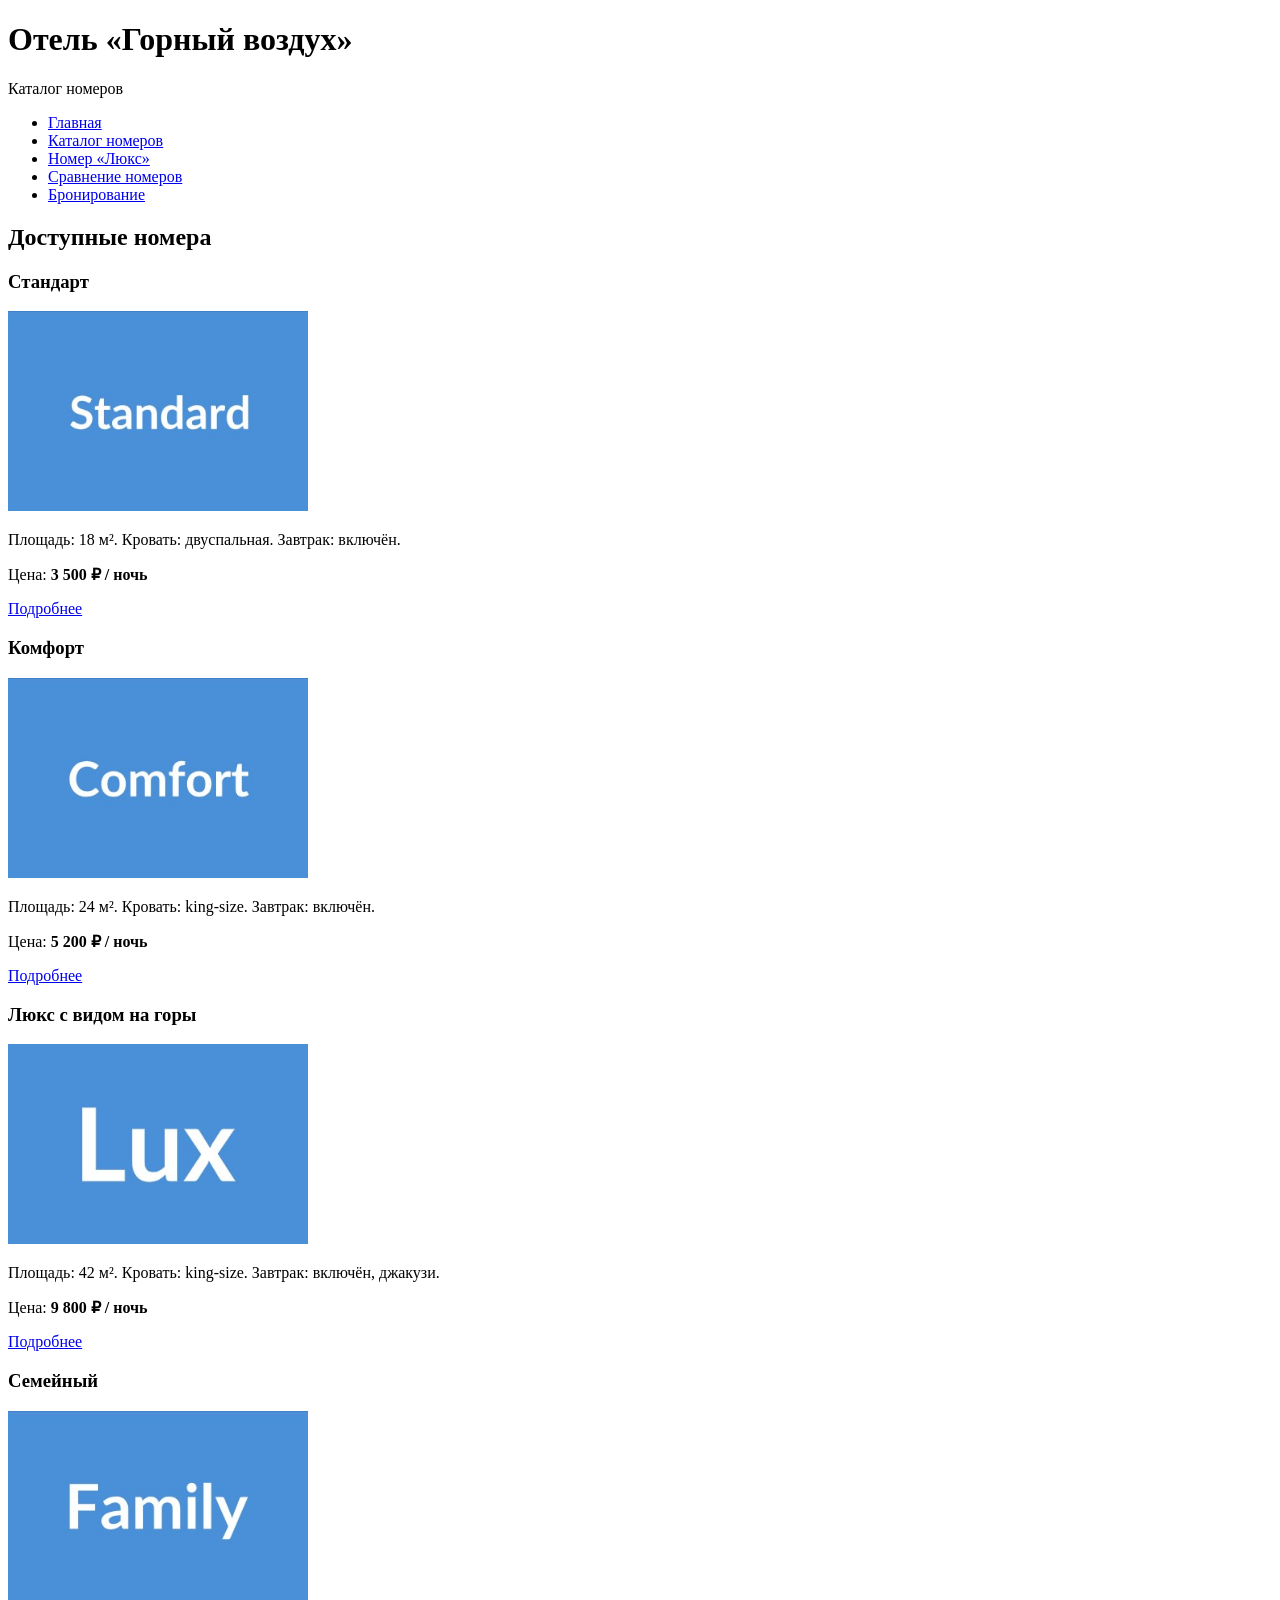
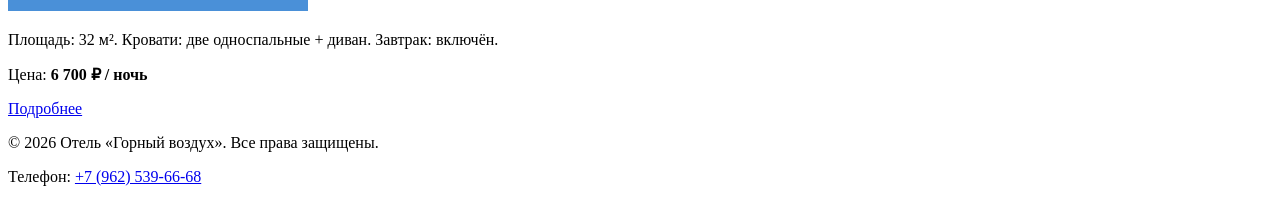
==== catalog.html @ 5e499381 "Add catalog page with room cards" ====
<!DOCTYPE html>
<html lang="ru">
<head>
    <meta charset="UTF-8">
    <meta name="viewport" content="width=device-width, initial-scale=1.0">
    <title>Каталог номеров — Горный воздух</title>
</head>
<body>

    <header>
        <h1>Отель «Горный воздух»</h1>
        <p>Каталог номеров</p>
    </header>

    <nav>
        <ul>
            <li><a href="index.html">Главная</a></li>
            <li><a href="catalog.html">Каталог номеров</a></li>
            <li><a href="detail.html">Номер «Люкс»</a></li>
            <li><a href="collection.html">Сравнение номеров</a></li>
            <li><a href="checkout.html">Бронирование</a></li>
        </ul>
    </nav>

    <main>
        <h2>Доступные номера</h2>

        <section>
            <article>
                <h3>Стандарт</h3>
                <img src="images/standard.jpg"
                     alt="Номер «Стандарт» с двуспальной кроватью и видом на двор"
                     width="300" height="200">
                <p>Площадь: 18 м². Кровать: двуспальная. Завтрак: включён.</p>
                <p>Цена: <strong>3 500 ₽ / ночь</strong></p>
                <p><a href="detail.html">Подробнее</a></p>
            </article>

            <article>
                <h3>Комфорт</h3>
                <img src="images/comfort.jpg"
                     alt="Номер «Комфорт» с рабочим столом и креслом"
                     width="300" height="200">
                <p>Площадь: 24 м². Кровать: king-size. Завтрак: включён.</p>
                <p>Цена: <strong>5 200 ₽ / ночь</strong></p>
                <p><a href="detail.html">Подробнее</a></p>
            </article>

            <article>
                <h3>Люкс с видом на горы</h3>
                <img src="images/lux.jpg"
                     alt="Люкс с панорамным окном и видом на горы"
                     width="300" height="200">
                <p>Площадь: 42 м². Кровать: king-size. Завтрак: включён, джакузи.</p>
                <p>Цена: <strong>9 800 ₽ / ночь</strong></p>
                <p><a href="detail.html">Подробнее</a></p>
            </article>

            <article>
                <h3>Семейный</h3>
                <img src="images/family.jpg"
                     alt="Семейный номер с двумя кроватями и диваном"
                     width="300" height="200">
                <p>Площадь: 32 м². Кровати: две односпальные + диван. Завтрак: включён.</p>
                <p>Цена: <strong>6 700 ₽ / ночь</strong></p>
                <p><a href="detail.html">Подробнее</a></p>
            </article>
        </section>
    </main>

    <footer>
        <p>© 2026 Отель «Горный воздух». Все права защищены.</p>
        <p>Телефон: <a href="tel:+79625396668">+7 (962) 539-66-68</a></p>
    </footer>

</body>
</html>
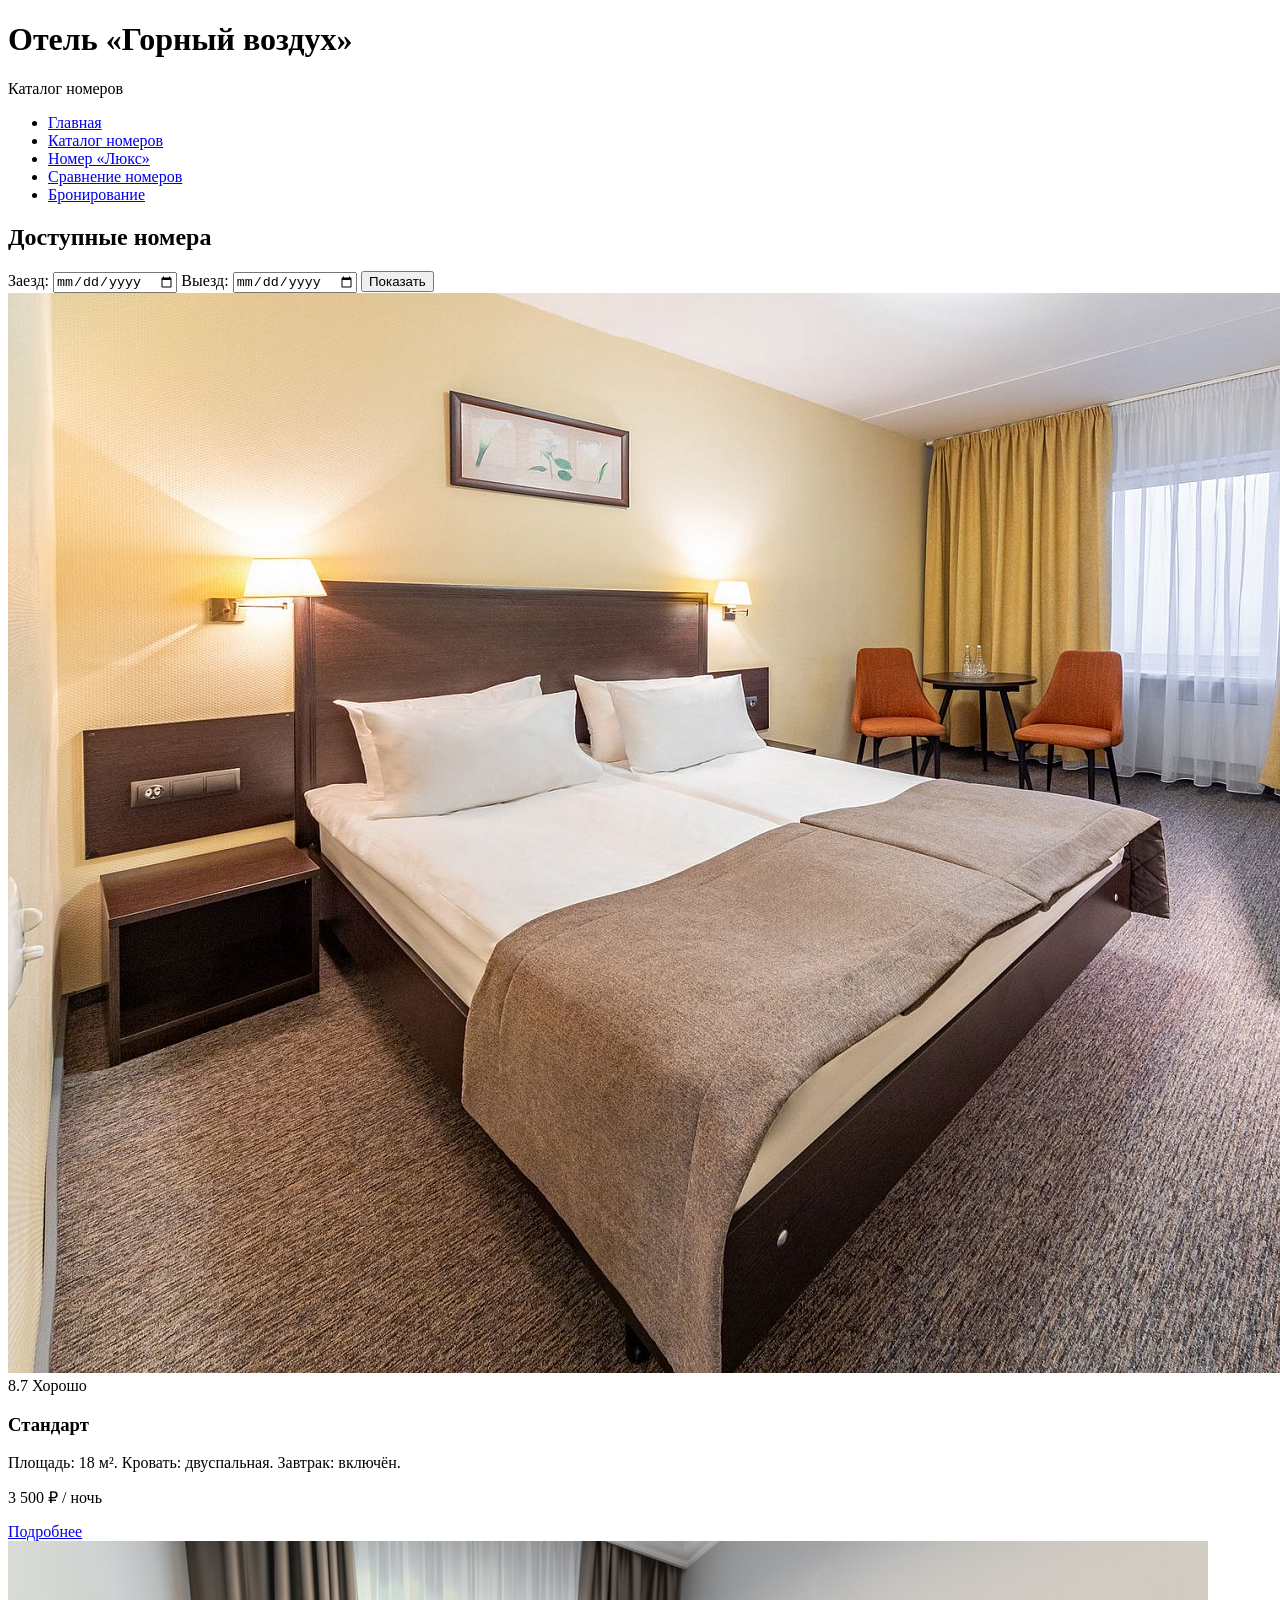
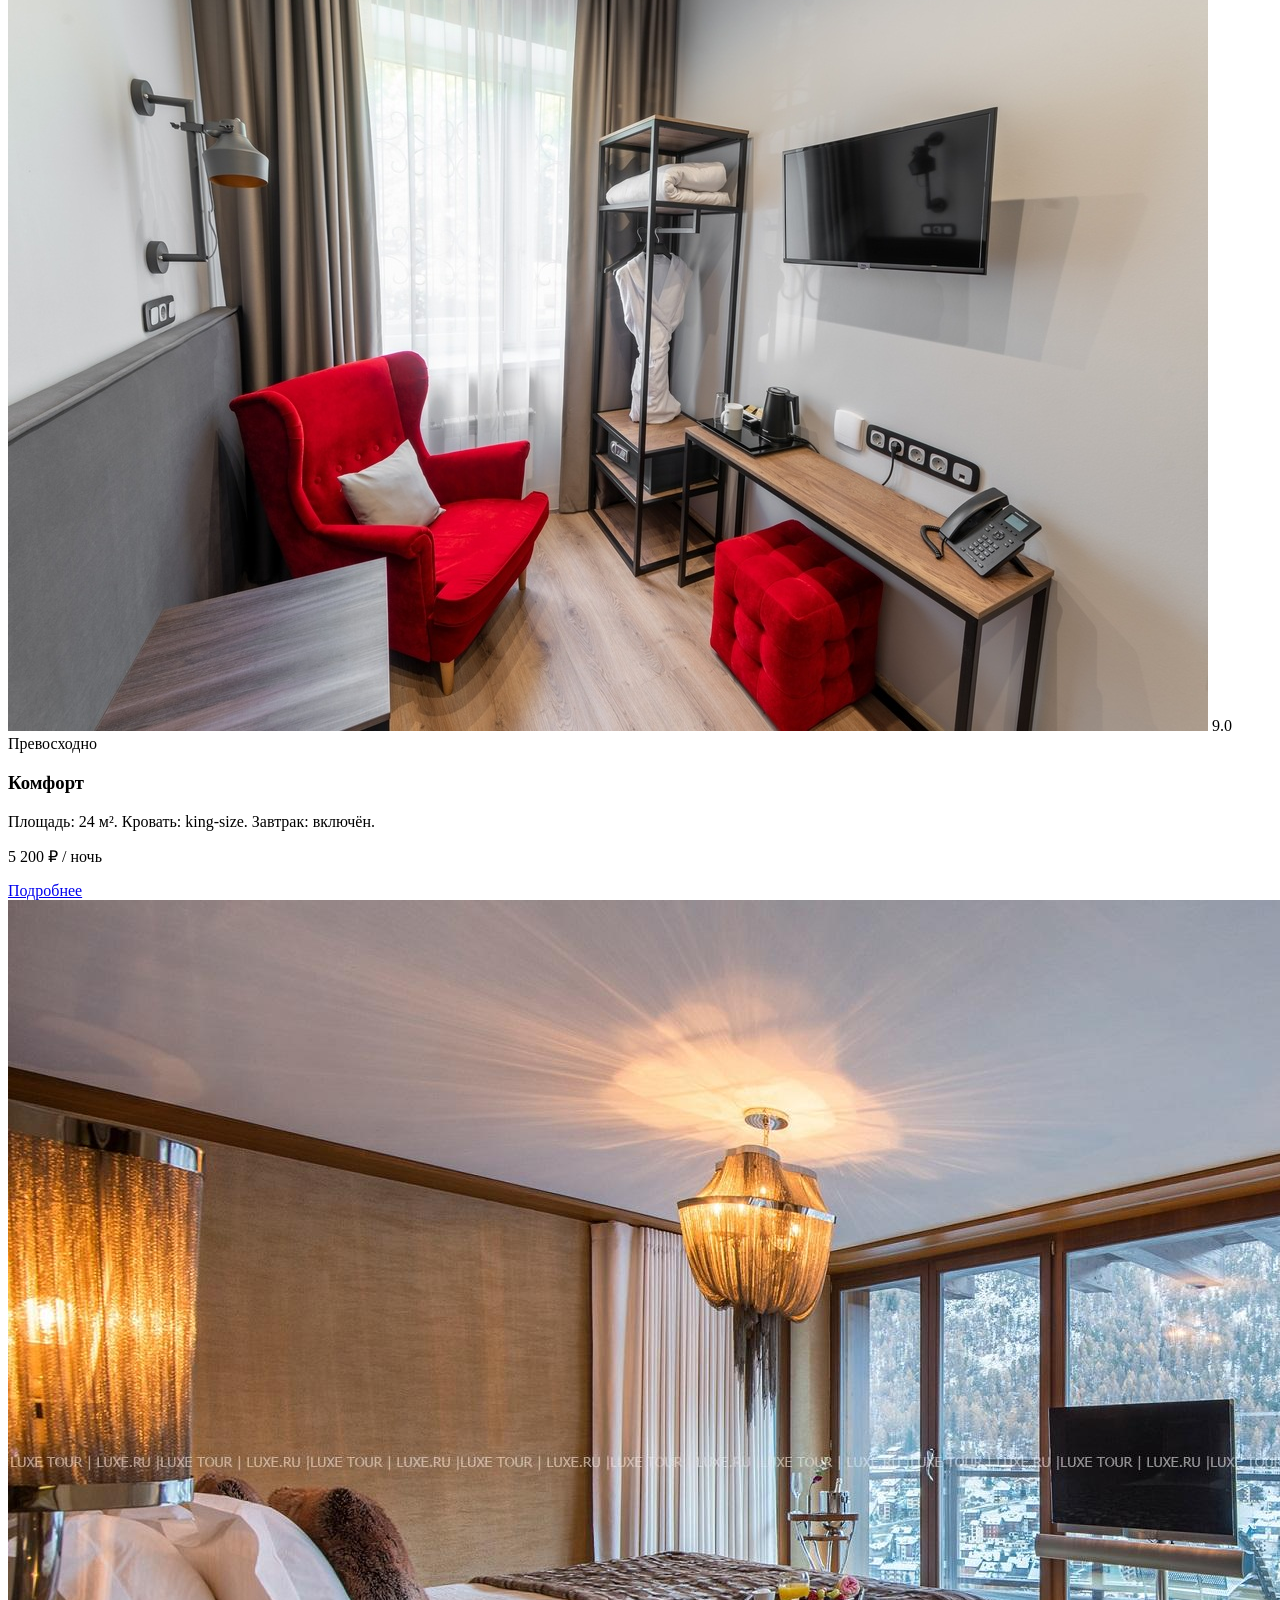
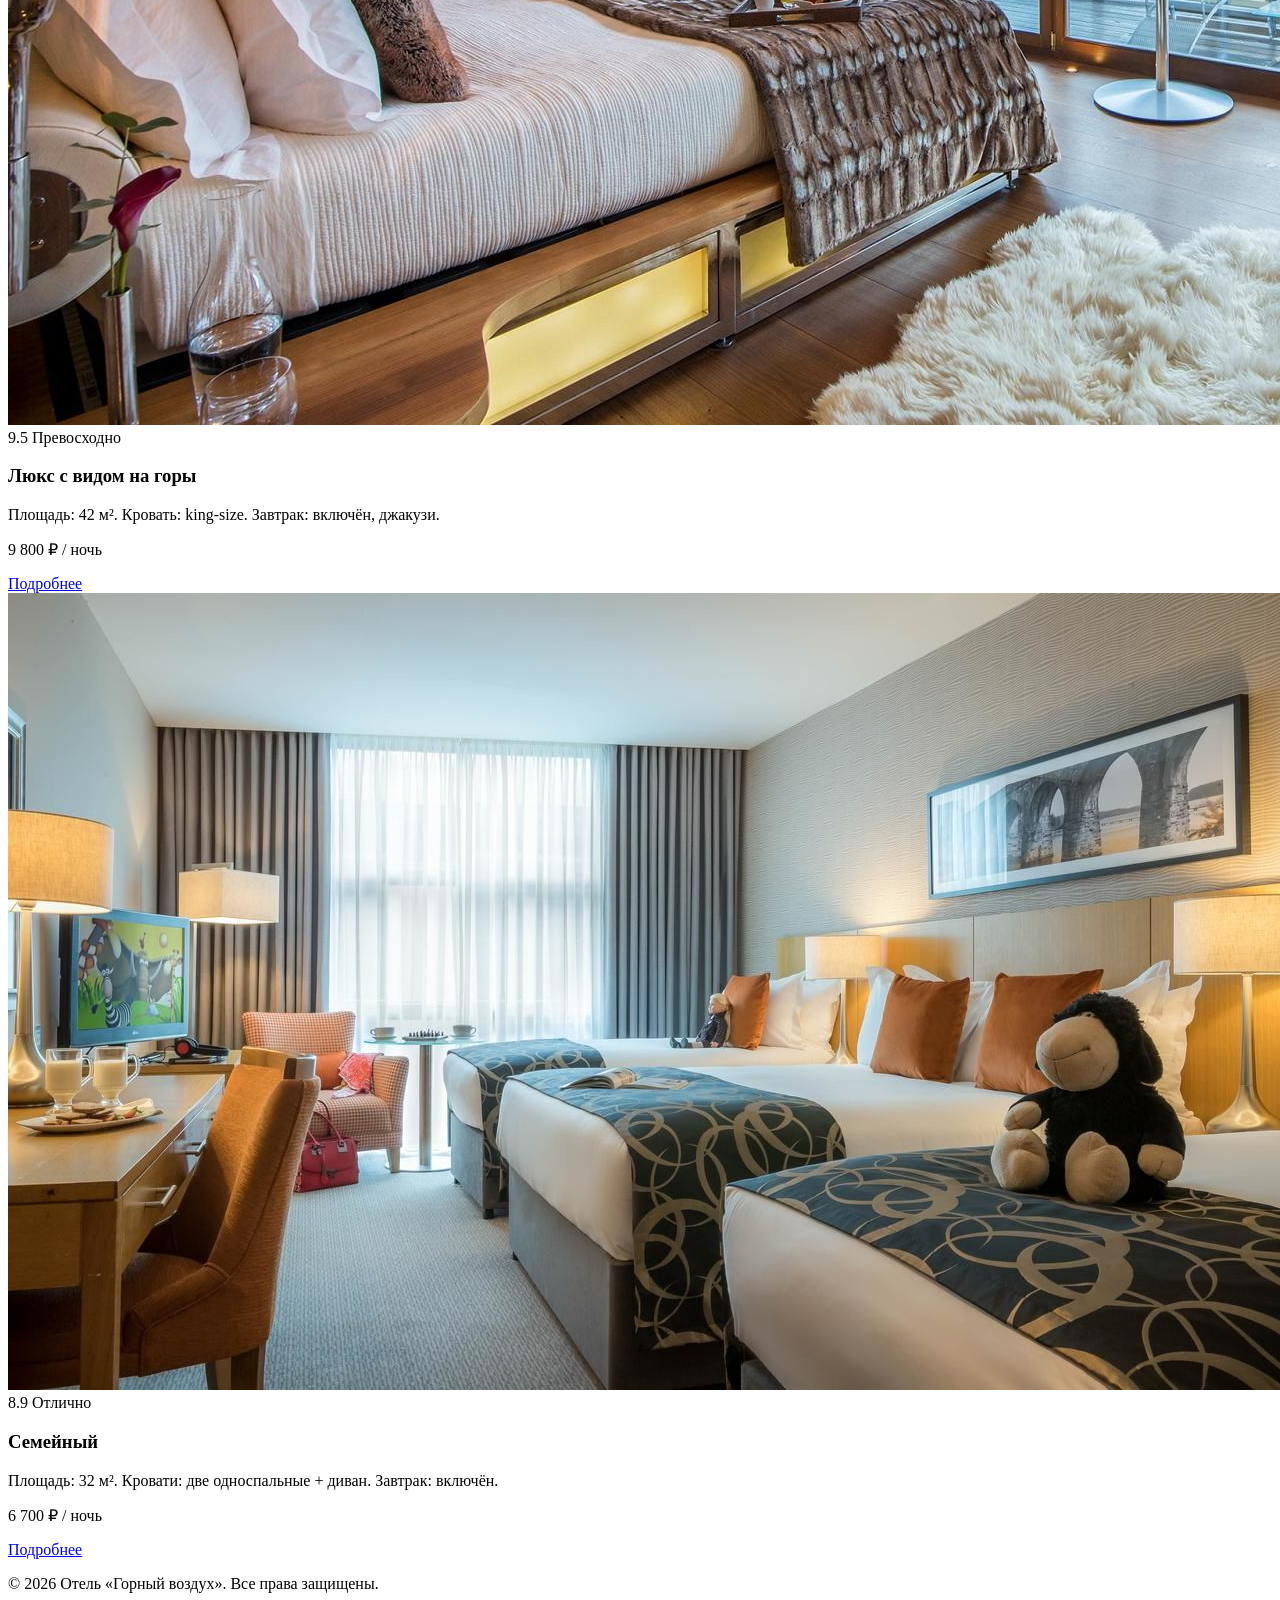
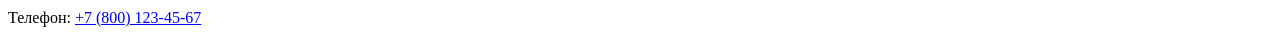
==== commit 5efa0a63: "Refactor HTML with BEM classes" ====
--- a/catalog.html
+++ b/catalog.html
@@ -4,73 +4,104 @@
     <meta charset="UTF-8">
     <meta name="viewport" content="width=device-width, initial-scale=1.0">
     <title>Каталог номеров — Горный воздух</title>
+    <link rel="stylesheet" href="css/style.css">
 </head>
-<body>
+<body class="page">
 
-    <header>
-        <h1>Отель «Горный воздух»</h1>
-        <p>Каталог номеров</p>
+    <header class="header">
+        <h1 class="header__title">Отель «Горный воздух»</h1>
+        <p class="header__subtitle">Каталог номеров</p>
     </header>
 
-    <nav>
-        <ul>
-            <li><a href="index.html">Главная</a></li>
-            <li><a href="catalog.html">Каталог номеров</a></li>
-            <li><a href="detail.html">Номер «Люкс»</a></li>
-            <li><a href="collection.html">Сравнение номеров</a></li>
-            <li><a href="checkout.html">Бронирование</a></li>
+    <nav class="nav">
+        <ul class="nav__list">
+            <li class="nav__item"><a class="nav__link" href="index.html">Главная</a></li>
+            <li class="nav__item"><a class="nav__link nav__link--active" href="catalog.html">Каталог номеров</a></li>
+            <li class="nav__item"><a class="nav__link" href="detail.html">Номер «Люкс»</a></li>
+            <li class="nav__item"><a class="nav__link" href="collection.html">Сравнение номеров</a></li>
+            <li class="nav__item"><a class="nav__link" href="checkout.html">Бронирование</a></li>
         </ul>
     </nav>
 
-    <main>
-        <h2>Доступные номера</h2>
+    <main class="main">
+        <h2 class="main__title">Доступные номера</h2>
 
-        <section>
-            <article>
-                <h3>Стандарт</h3>
-                <img src="images/standard.jpg"
-                     alt="Номер «Стандарт» с двуспальной кроватью и видом на двор"
-                     width="300" height="200">
-                <p>Площадь: 18 м². Кровать: двуспальная. Завтрак: включён.</p>
-                <p>Цена: <strong>3 500 ₽ / ночь</strong></p>
-                <p><a href="detail.html">Подробнее</a></p>
+        <!-- Панель дат — sticky по варианту 13 -->
+        <div class="filters">
+            <form class="filters__form" action="#" method="get">
+                <label class="filters__label" for="date-in">Заезд:</label>
+                <input class="filters__input" type="date" id="date-in" name="date_in">
+                <label class="filters__label" for="date-out">Выезд:</label>
+                <input class="filters__input" type="date" id="date-out" name="date_out">
+                <button class="button button--primary" type="submit">Показать</button>
+            </form>
+        </div>
+
+        <section class="catalog">
+            <article class="card">
+                <div class="card__image-wrapper">
+                    <img class="card__image" src="images/standard.jpg"
+                         alt="Номер «Стандарт» с двуспальной кроватью и видом на двор">
+                    <!-- Бейдж рейтинга — absolute по варианту 13 -->
+                    <span class="card__rating">8.7 Хорошо</span>
+                </div>
+                <div class="card__body">
+                    <h3 class="card__title">Стандарт</h3>
+                    <p class="card__text">Площадь: 18 м². Кровать: двуспальная. Завтрак: включён.</p>
+                    <p class="card__price">3 500 ₽ / ночь</p>
+                    <a class="card__link" href="detail.html">Подробнее</a>
+                </div>
             </article>
 
-            <article>
-                <h3>Комфорт</h3>
-                <img src="images/comfort.jpg"
-                     alt="Номер «Комфорт» с рабочим столом и креслом"
-                     width="300" height="200">
-                <p>Площадь: 24 м². Кровать: king-size. Завтрак: включён.</p>
-                <p>Цена: <strong>5 200 ₽ / ночь</strong></p>
-                <p><a href="detail.html">Подробнее</a></p>
+            <article class="card">
+                <div class="card__image-wrapper">
+                    <img class="card__image" src="images/comfort.jpg"
+                         alt="Номер «Комфорт» с рабочим столом и креслом">
+                    <span class="card__rating">9.0 Превосходно</span>
+                </div>
+                <div class="card__body">
+                    <h3 class="card__title">Комфорт</h3>
+                    <p class="card__text">Площадь: 24 м². Кровать: king-size. Завтрак: включён.</p>
+                    <p class="card__price">5 200 ₽ / ночь</p>
+                    <a class="card__link" href="detail.html">Подробнее</a>
+                </div>
             </article>
 
-            <article>
-                <h3>Люкс с видом на горы</h3>
-                <img src="images/lux.jpg"
-                     alt="Люкс с панорамным окном и видом на горы"
-                     width="300" height="200">
-                <p>Площадь: 42 м². Кровать: king-size. Завтрак: включён, джакузи.</p>
-                <p>Цена: <strong>9 800 ₽ / ночь</strong></p>
-                <p><a href="detail.html">Подробнее</a></p>
+            <article class="card">
+                <div class="card__image-wrapper">
+                    <img class="card__image" src="images/lux.jpg"
+                         alt="Люкс с панорамным окном и видом на горы">
+                    <span class="card__rating">9.5 Превосходно</span>
+                </div>
+                <div class="card__body">
+                    <h3 class="card__title">Люкс с видом на горы</h3>
+                    <p class="card__text">Площадь: 42 м². Кровать: king-size. Завтрак: включён, джакузи.</p>
+                    <p class="card__price">9 800 ₽ / ночь</p>
+                    <a class="card__link" href="detail.html">Подробнее</a>
+                </div>
             </article>
 
-            <article>
-                <h3>Семейный</h3>
-                <img src="images/family.jpg"
-                     alt="Семейный номер с двумя кроватями и диваном"
-                     width="300" height="200">
-                <p>Площадь: 32 м². Кровати: две односпальные + диван. Завтрак: включён.</p>
-                <p>Цена: <strong>6 700 ₽ / ночь</strong></p>
-                <p><a href="detail.html">Подробнее</a></p>
+            <article class="card">
+                <div class="card__image-wrapper">
+                    <img class="card__image" src="images/family.jpg"
+                         alt="Семейный номер с двумя кроватями и диваном">
+                    <span class="card__rating">8.9 Отлично</span>
+                </div>
+                <div class="card__body">
+                    <h3 class="card__title">Семейный</h3>
+                    <p class="card__text">Площадь: 32 м². Кровати: две односпальные + диван. Завтрак: включён.</p>
+                    <p class="card__price">6 700 ₽ / ночь</p>
+                    <a class="card__link" href="detail.html">Подробнее</a>
+                </div>
             </article>
         </section>
     </main>
 
-    <footer>
-        <p>© 2026 Отель «Горный воздух». Все права защищены.</p>
-        <p>Телефон: <a href="tel:+79625396668">+7 (962) 539-66-68</a></p>
+    <footer class="footer">
+        <p class="footer__text">© 2026 Отель «Горный воздух». Все права защищены.</p>
+        <p class="footer__text">
+            Телефон: <a class="footer__link" href="tel:+78001234567">+7 (800) 123-45-67</a>
+        </p>
     </footer>
 
 </body>
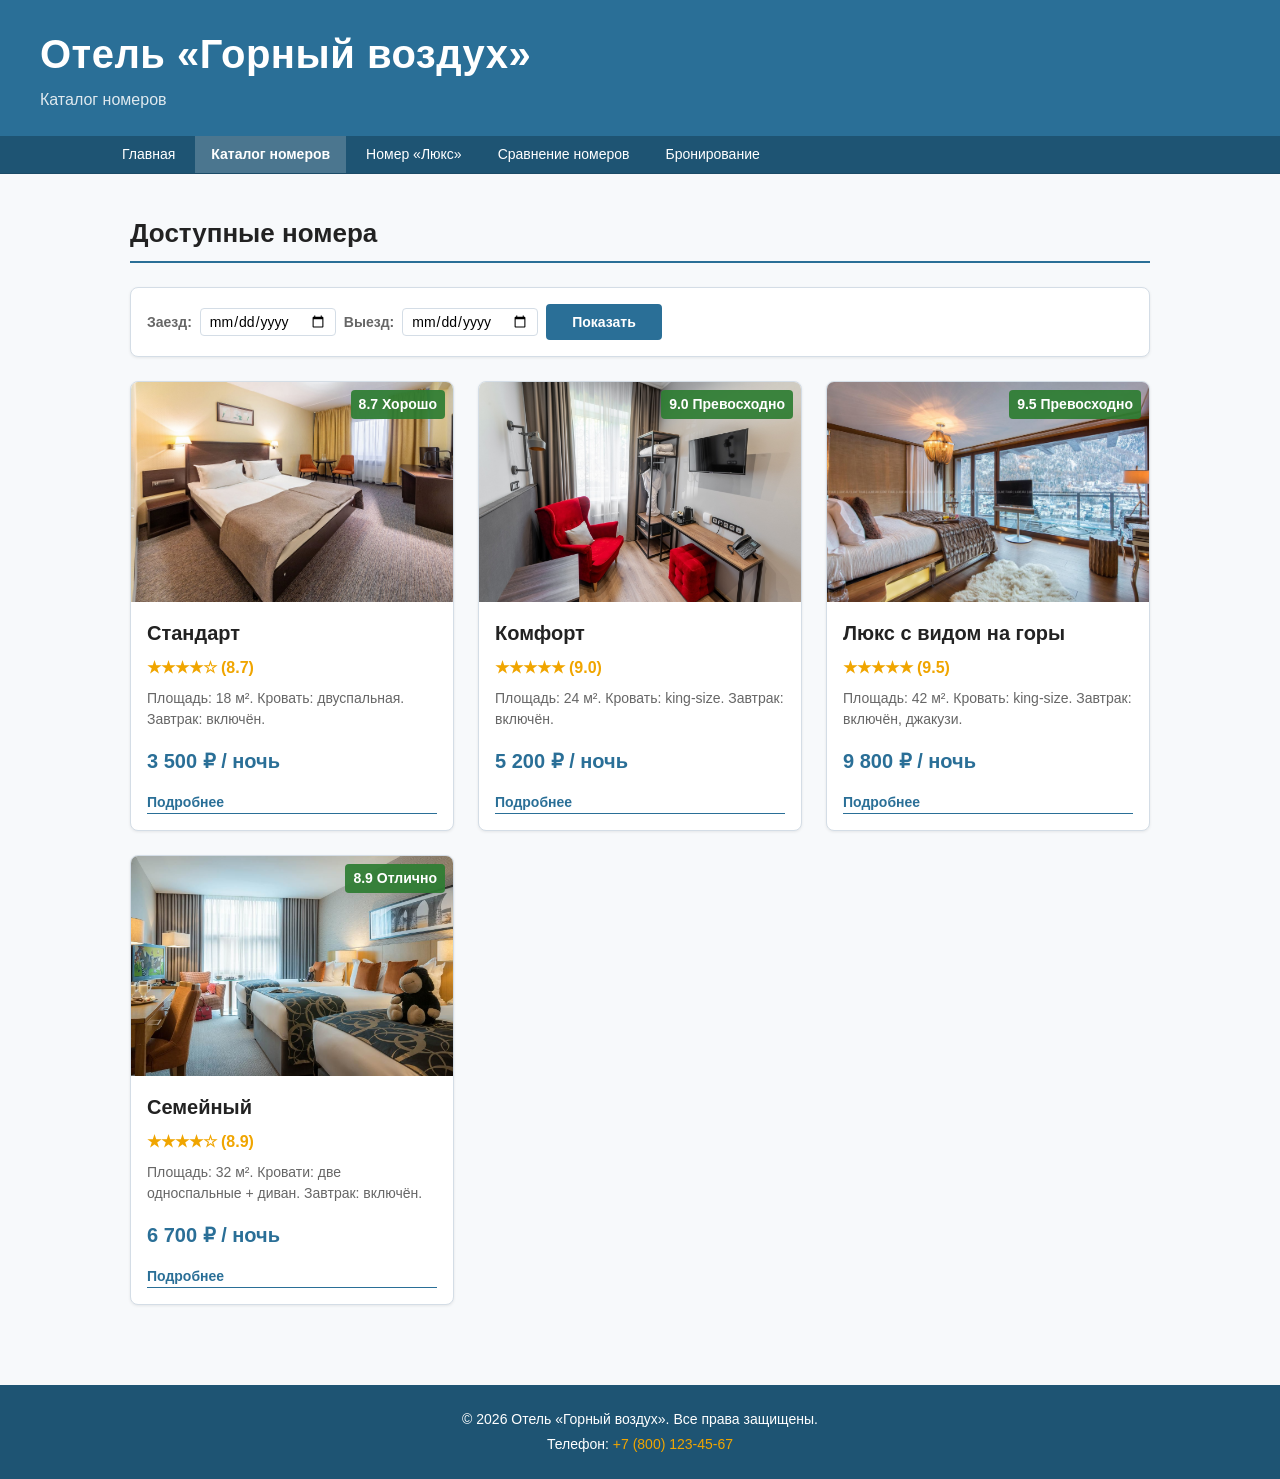
==== commit c6845f77: "Add adaptive layout with Grid/Flexbox and a11y" ====
--- a/catalog.html
+++ b/catalog.html
@@ -26,7 +26,6 @@
     <main class="main">
         <h2 class="main__title">Доступные номера</h2>
 
-        <!-- Панель дат — sticky по варианту 13 -->
         <div class="filters">
             <form class="filters__form" action="#" method="get">
                 <label class="filters__label" for="date-in">Заезд:</label>
@@ -42,11 +41,13 @@
                 <div class="card__image-wrapper">
                     <img class="card__image" src="images/standard.jpg"
                          alt="Номер «Стандарт» с двуспальной кроватью и видом на двор">
-                    <!-- Бейдж рейтинга — absolute по варианту 13 -->
                     <span class="card__rating">8.7 Хорошо</span>
                 </div>
                 <div class="card__body">
                     <h3 class="card__title">Стандарт</h3>
+                    <div class="card__stars">
+                        <span>★★★★☆</span> <span>(8.7)</span>
+                    </div>
                     <p class="card__text">Площадь: 18 м². Кровать: двуспальная. Завтрак: включён.</p>
                     <p class="card__price">3 500 ₽ / ночь</p>
                     <a class="card__link" href="detail.html">Подробнее</a>
@@ -61,6 +62,9 @@
                 </div>
                 <div class="card__body">
                     <h3 class="card__title">Комфорт</h3>
+                    <div class="card__stars">
+                        <span>★★★★★</span> <span>(9.0)</span>
+                    </div>
                     <p class="card__text">Площадь: 24 м². Кровать: king-size. Завтрак: включён.</p>
                     <p class="card__price">5 200 ₽ / ночь</p>
                     <a class="card__link" href="detail.html">Подробнее</a>
@@ -75,6 +79,9 @@
                 </div>
                 <div class="card__body">
                     <h3 class="card__title">Люкс с видом на горы</h3>
+                    <div class="card__stars">
+                        <span>★★★★★</span> <span>(9.5)</span>
+                    </div>
                     <p class="card__text">Площадь: 42 м². Кровать: king-size. Завтрак: включён, джакузи.</p>
                     <p class="card__price">9 800 ₽ / ночь</p>
                     <a class="card__link" href="detail.html">Подробнее</a>
@@ -89,6 +96,9 @@
                 </div>
                 <div class="card__body">
                     <h3 class="card__title">Семейный</h3>
+                    <div class="card__stars">
+                        <span>★★★★☆</span> <span>(8.9)</span>
+                    </div>
                     <p class="card__text">Площадь: 32 м². Кровати: две односпальные + диван. Завтрак: включён.</p>
                     <p class="card__price">6 700 ₽ / ночь</p>
                     <a class="card__link" href="detail.html">Подробнее</a>
--- a/css/style.css
+++ b/css/style.css
@@ -0,0 +1,636 @@
+@charset "UTF-8";
+*,
+*::before,
+*::after {
+  box-sizing: border-box;
+}
+
+html {
+  font-size: 16px;
+  scroll-behavior: smooth;
+}
+
+body {
+  margin: 0;
+  padding: 0;
+  font-family: "Segoe UI", "Roboto", Arial, sans-serif;
+  font-size: 16px;
+  line-height: 1.5;
+  color: #222222;
+  background-color: #f7f9fb;
+  -webkit-font-smoothing: antialiased;
+}
+
+h1, h2, h3, h4, h5, h6, p, ul, ol, figure, blockquote {
+  margin: 0;
+  padding: 0;
+}
+
+ul, ol {
+  list-style: none;
+}
+
+img {
+  max-width: 100%;
+  display: block;
+  height: auto;
+}
+
+a {
+  color: #2a6f97;
+  text-decoration: none;
+  transition: color 0.2s ease;
+}
+a:hover {
+  color: #1e5473;
+}
+
+button {
+  font-family: inherit;
+  font-size: inherit;
+  cursor: pointer;
+}
+
+.page {
+  display: grid;
+  /* Шапка (auto), Контент (1fr), Подвал (auto) */
+  grid-template-rows: auto 1fr auto;
+  min-height: 100vh;
+  background-color: #f7f9fb;
+}
+
+.header {
+  background-color: #2a6f97;
+  color: #ffffff;
+  padding: 24px 16px;
+  text-align: center;
+}
+.header__title {
+  font-size: 32px;
+  font-weight: 700;
+  letter-spacing: 0.5px;
+  margin-bottom: 4px;
+}
+.header__subtitle {
+  font-size: 14px;
+  opacity: 0.85;
+}
+
+.nav {
+  background-color: #1e5473;
+  border-bottom: 1px solid rgba(0, 0, 0, 0.1);
+}
+.nav__list {
+  max-width: 1100px;
+  margin: 0 auto;
+  padding: 0 16px;
+  display: flex;
+  flex-wrap: wrap; /* Разрешаем перенос на мобильных */
+  gap: 4px;
+}
+.nav__item {
+  /* Убрали inline-block, теперь flex управляет */
+}
+.nav__link {
+  display: block;
+  padding: 8px 16px;
+  color: #ffffff;
+  font-size: 14px;
+  transition: background-color 0.2s ease, color 0.2s ease;
+}
+.nav__link:hover {
+  background-color: rgba(255, 255, 255, 0.15);
+  color: #ffffff;
+}
+.nav__link--active {
+  background-color: rgba(255, 255, 255, 0.2);
+  font-weight: 600;
+}
+.nav__link {
+  /* Доступность (a11y) */
+}
+.nav__link:focus-visible {
+  outline: 2px solid #f0a500;
+  outline-offset: -2px;
+}
+
+.main {
+  width: 100%;
+  max-width: 1100px;
+  margin: 0 auto;
+  padding: 24px 16px 40px;
+}
+.main__title {
+  font-size: 26px;
+  color: #222222;
+  margin-bottom: 24px;
+  padding-bottom: 8px;
+  border-bottom: 2px solid #2a6f97;
+}
+
+.section {
+  margin-bottom: 40px;
+}
+.section__title {
+  font-size: 20px;
+  color: #1e5473;
+  margin-bottom: 16px;
+}
+.section__text {
+  color: #222222;
+  margin-bottom: 16px;
+  max-width: 80ch;
+}
+
+.features {
+  padding-left: 16px;
+}
+.features__item {
+  position: relative;
+  padding-left: 16px;
+  margin-bottom: 8px;
+  color: #222222;
+}
+.features__item::before {
+  content: "✓";
+  position: absolute;
+  left: 0;
+  color: #2a6f97;
+  font-weight: 700;
+}
+
+.catalog {
+  display: grid;
+  /* Адаптивная сетка без медиазапросов */
+  grid-template-columns: repeat(auto-fit, minmax(280px, 1fr));
+  gap: 24px;
+  margin-bottom: 40px;
+}
+
+.card {
+  display: flex;
+  flex-direction: column; /* Элементы друг под другом */
+  height: 100%; /* Растягиваем на всю высоту ячейки Grid */
+  background-color: #ffffff;
+  border: 1px solid #d4dde6;
+  border-radius: 8px;
+  overflow: hidden;
+  box-shadow: 0 1px 3px rgba(0, 0, 0, 0.08);
+  transition: box-shadow 0.3s ease, transform 0.3s ease;
+}
+.card:hover {
+  box-shadow: 0 4px 12px rgba(0, 0, 0, 0.12);
+  transform: translateY(-3px);
+}
+.card__image-wrapper {
+  position: relative;
+  overflow: hidden;
+}
+.card__image {
+  width: 100%;
+  height: 220px;
+  object-fit: cover; /* Адаптивная графика */
+  display: block;
+}
+.card__rating {
+  position: absolute;
+  top: 8px;
+  right: 8px;
+  background-color: rgba(46, 125, 50, 0.92);
+  color: #ffffff;
+  font-size: 14px;
+  font-weight: 600;
+  padding: 4px 8px;
+  border-radius: 4px;
+  z-index: 2;
+}
+.card__body {
+  display: flex;
+  flex-direction: column;
+  flex-grow: 1; /* Тело занимает всё свободное место */
+  padding: 16px;
+}
+.card__title {
+  font-size: 20px;
+  color: #222222;
+  margin-bottom: 8px;
+}
+.card__text {
+  font-size: 14px;
+  color: #666666;
+  margin-bottom: 16px;
+}
+.card {
+  /* ВАРИАНТ 13: Рейтинг в ряд через Flexbox */
+}
+.card__stars {
+  display: flex;
+  align-items: center;
+  gap: 4px;
+  margin-bottom: 8px;
+  color: #f0a500;
+  font-weight: 600;
+}
+.card__price {
+  font-size: 20px;
+  font-weight: 700;
+  color: #2a6f97;
+  margin-bottom: 16px;
+  /* ВАРИАНТ 13: Прижимаем цену к низу карточки */
+  margin-top: auto;
+}
+.card__link {
+  display: inline-block;
+  font-size: 14px;
+  color: #2a6f97;
+  font-weight: 600;
+  border-bottom: 1px solid currentColor;
+  transition: color 0.2s ease;
+}
+.card__link:hover {
+  color: #1e5473;
+}
+.card__link:focus-visible {
+  outline: 2px solid #f0a500;
+  outline-offset: 2px;
+}
+.card--preview {
+  padding: 16px;
+}
+.card--preview .card__title {
+  margin-bottom: 8px;
+}
+
+.filters {
+  background-color: #ffffff;
+  border: 1px solid #d4dde6;
+  border-radius: 8px;
+  padding: 16px;
+  margin-bottom: 24px;
+  box-shadow: 0 1px 3px rgba(0, 0, 0, 0.08);
+  position: sticky;
+  top: 0;
+  z-index: 10;
+}
+.filters__form {
+  display: flex;
+  flex-wrap: wrap;
+  align-items: center;
+  gap: 8px;
+}
+.filters__label {
+  font-size: 14px;
+  color: #666666;
+  font-weight: 600;
+}
+.filters__input {
+  padding: 4px 8px;
+  border: 1px solid #d4dde6;
+  border-radius: 4px;
+  font-family: inherit;
+  font-size: 14px;
+  transition: border-color 0.2s ease, box-shadow 0.2s ease;
+}
+.filters__input:focus-visible {
+  outline: none;
+  border-color: #2a6f97;
+  box-shadow: 0 0 0 3px rgba(42, 111, 151, 0.2);
+}
+
+.button {
+  display: inline-block;
+  padding: 8px 24px;
+  border: 2px solid transparent;
+  border-radius: 4px;
+  font-family: inherit;
+  font-size: 14px;
+  font-weight: 600;
+  text-align: center;
+  cursor: pointer;
+  transition: background-color 0.2s ease, color 0.2s ease, transform 0.2s ease, box-shadow 0.2s ease;
+}
+.button--primary {
+  background-color: #2a6f97;
+  color: #ffffff;
+  border-color: #2a6f97;
+}
+.button--primary:hover {
+  background-color: #1e5473;
+  border-color: #1e5473;
+  color: #ffffff;
+  transform: translateY(-2px);
+  box-shadow: 0 4px 12px rgba(0, 0, 0, 0.12);
+}
+.button--primary:focus-visible {
+  outline: 2px solid #f0a500;
+  outline-offset: 2px;
+}
+.button--secondary {
+  background-color: transparent;
+  color: #2a6f97;
+  border-color: #2a6f97;
+}
+.button--secondary:hover {
+  background-color: #e0e8f0;
+  color: #1e5473;
+}
+.button--secondary:focus-visible {
+  outline: 2px solid #f0a500;
+  outline-offset: 2px;
+}
+
+.promo {
+  background-color: #fff8e1;
+  border-left: 4px solid #f0a500;
+  border-radius: 4px;
+  padding: 16px;
+  margin-bottom: 24px;
+}
+.promo__title {
+  font-size: 20px;
+  color: #8a6d00;
+  margin-bottom: 8px;
+}
+.promo__text {
+  color: #222222;
+}
+.promo__code {
+  background-color: #f0a500;
+  color: #ffffff;
+  padding: 2px 8px;
+  border-radius: 4px;
+  font-family: "Consolas", monospace;
+}
+
+.room {
+  margin-bottom: 40px;
+}
+.room__title {
+  font-size: 26px;
+  color: #222222;
+  margin-bottom: 16px;
+}
+.room__image-wrapper {
+  position: relative;
+  margin-bottom: 24px;
+  border-radius: 8px;
+  overflow: hidden;
+}
+.room__image {
+  width: 100%;
+  height: 380px;
+  object-fit: cover;
+}
+.room__rating {
+  position: absolute;
+  top: 16px;
+  right: 16px;
+  background-color: rgba(46, 125, 50, 0.92);
+  color: #ffffff;
+  padding: 4px 16px;
+  border-radius: 4px;
+  font-weight: 600;
+  font-size: 14px;
+}
+.room__price {
+  font-size: 20px;
+  font-weight: 700;
+  color: #2a6f97;
+  margin: 16px 0;
+}
+
+.gallery__item {
+  margin-bottom: 16px;
+  background-color: #ffffff;
+  border: 1px solid #d4dde6;
+  border-radius: 8px;
+  overflow: hidden;
+}
+.gallery__image {
+  width: 100%;
+  height: 220px;
+  object-fit: cover;
+}
+.gallery__caption {
+  padding: 8px 16px;
+  font-size: 14px;
+  color: #666666;
+  background-color: #f7f9fb;
+}
+
+.sidebar {
+  background-color: #ffffff;
+  border: 1px solid #d4dde6;
+  border-radius: 8px;
+  padding: 16px;
+  margin-top: 40px;
+}
+.sidebar__title {
+  font-size: 20px;
+  color: #1e5473;
+  margin-bottom: 16px;
+}
+.sidebar__list {
+  padding: 0;
+}
+.sidebar__item {
+  padding: 8px 0;
+  border-bottom: 1px dashed #d4dde6;
+}
+.sidebar__item:last-child {
+  border-bottom: none;
+}
+.sidebar__link {
+  color: #2a6f97;
+  font-size: 14px;
+  transition: padding-left 0.2s ease;
+}
+.sidebar__link:hover {
+  padding-left: 4px;
+}
+
+.compare {
+  width: 100%;
+  border-collapse: collapse;
+  background-color: #ffffff;
+  border-radius: 8px;
+  overflow: hidden;
+  box-shadow: 0 1px 3px rgba(0, 0, 0, 0.08);
+}
+.compare__caption {
+  caption-side: top;
+  padding: 8px 16px;
+  font-size: 14px;
+  color: #666666;
+  text-align: left;
+  background-color: #f7f9fb;
+  border: 1px solid #d4dde6;
+  border-bottom: none;
+  border-radius: 8px 8px 0 0;
+}
+.compare__cell {
+  padding: 8px 16px;
+  border: 1px solid #d4dde6;
+  font-size: 14px;
+  text-align: left;
+  vertical-align: middle;
+}
+.compare__cell--head {
+  background-color: #2a6f97;
+  color: #ffffff;
+  font-weight: 600;
+  text-align: center;
+}
+.compare__cell--row-head {
+  background-color: #e0e8f0;
+  color: #1e5473;
+  font-weight: 600;
+  white-space: nowrap;
+}
+.compare__cell--foot {
+  background-color: #e0e8f0;
+  text-align: center;
+  color: #1e5473;
+  padding: 16px;
+}
+.compare__row:nth-child(even) td {
+  background-color: rgba(42, 111, 151, 0.03);
+}
+.compare__row:hover td {
+  background-color: rgba(42, 111, 151, 0.08);
+}
+
+.form {
+  background-color: #ffffff;
+  border: 1px solid #d4dde6;
+  border-radius: 8px;
+  padding: 24px;
+  box-shadow: 0 1px 3px rgba(0, 0, 0, 0.08);
+}
+.form__group {
+  margin-bottom: 16px;
+}
+.form__label {
+  display: block;
+  font-size: 14px;
+  font-weight: 600;
+  color: #222222;
+  margin-bottom: 4px;
+}
+.form__input, .form__select, .form__textarea {
+  display: block;
+  width: 100%;
+  padding: 8px 16px;
+  border: 1px solid #d4dde6;
+  border-radius: 4px;
+  font-family: inherit;
+  font-size: 16px;
+  color: #222222;
+  background-color: #ffffff;
+  transition: border-color 0.2s ease, box-shadow 0.2s ease;
+}
+.form__input:hover, .form__select:hover, .form__textarea:hover {
+  border-color: rgb(179.75, 195.5, 211.25);
+}
+.form__input:focus-visible, .form__select:focus-visible, .form__textarea:focus-visible {
+  outline: none;
+  border-color: #2a6f97;
+  box-shadow: 0 0 0 3px rgba(42, 111, 151, 0.2);
+}
+.form__textarea {
+  resize: vertical;
+  min-height: 100px;
+}
+.form__fieldset {
+  border: 1px solid #d4dde6;
+  border-radius: 4px;
+  padding: 16px;
+  margin-bottom: 16px;
+}
+.form__legend {
+  font-weight: 600;
+  font-size: 14px;
+  color: #1e5473;
+  padding: 0 4px;
+}
+.form__radio-group {
+  margin-bottom: 4px;
+}
+.form__radio-group:last-child {
+  margin-bottom: 0;
+}
+.form__radio, .form__checkbox {
+  margin-right: 4px;
+  vertical-align: middle;
+  cursor: pointer;
+}
+.form__radio:focus-visible, .form__checkbox:focus-visible {
+  outline: 2px solid #2a6f97;
+  outline-offset: 2px;
+}
+.form__radio-label, .form__checkbox-label {
+  font-size: 14px;
+  color: #222222;
+  cursor: pointer;
+  vertical-align: middle;
+}
+.form__actions {
+  margin-top: 24px;
+  padding-top: 16px;
+  border-top: 1px solid #d4dde6;
+}
+.form__actions .button + .button {
+  margin-left: 8px;
+}
+
+.footer {
+  background-color: #1e5473;
+  color: #ffffff;
+  padding: 24px 16px;
+  text-align: center;
+}
+.footer__text {
+  font-size: 14px;
+  margin-bottom: 4px;
+}
+.footer__text:last-child {
+  margin-bottom: 0;
+}
+.footer__link {
+  color: #f0a500;
+}
+.footer__link:hover {
+  color: #ffffff;
+}
+
+/* Планшеты (от 768px) */
+@media (min-width: 768px) {
+  .header {
+    text-align: left;
+    padding: 24px 40px;
+  }
+  .main {
+    padding: 40px;
+  }
+  /* Форма на планшетах и ПК можно сделать в 2 колонки через Grid (по желанию) */
+  .form {
+    display: grid;
+    grid-template-columns: 1fr 1fr;
+    gap: 16px;
+  }
+  .form__group {
+    margin-bottom: 0;
+  }
+  .form__group--checkbox, .form__actions, .form__fieldset {
+    grid-column: 1/-1; /* Растягиваем на всю ширину */
+  }
+}
+/* Настольные ПК (от 1200px) */
+@media (min-width: 1200px) {
+  .header__title {
+    font-size: 40px;
+  }
+  .header__subtitle {
+    font-size: 16px;
+  }
+}
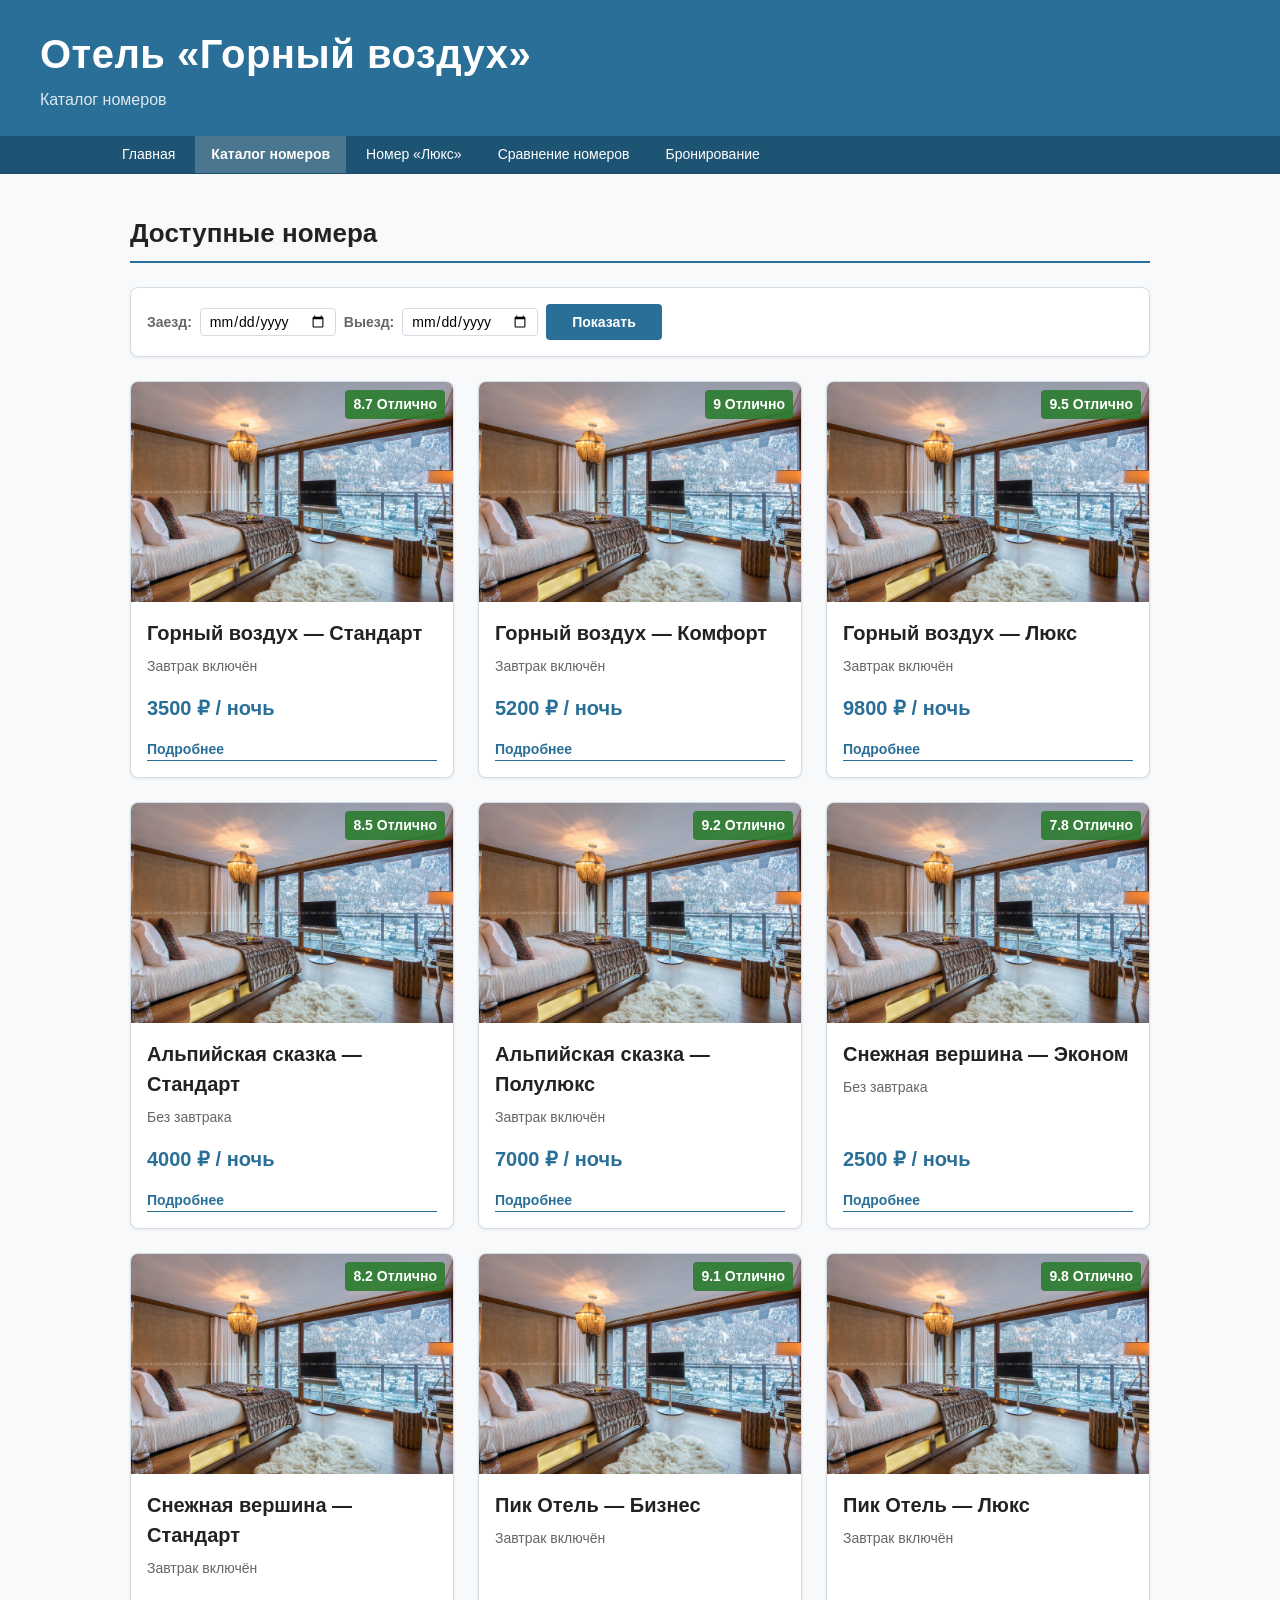
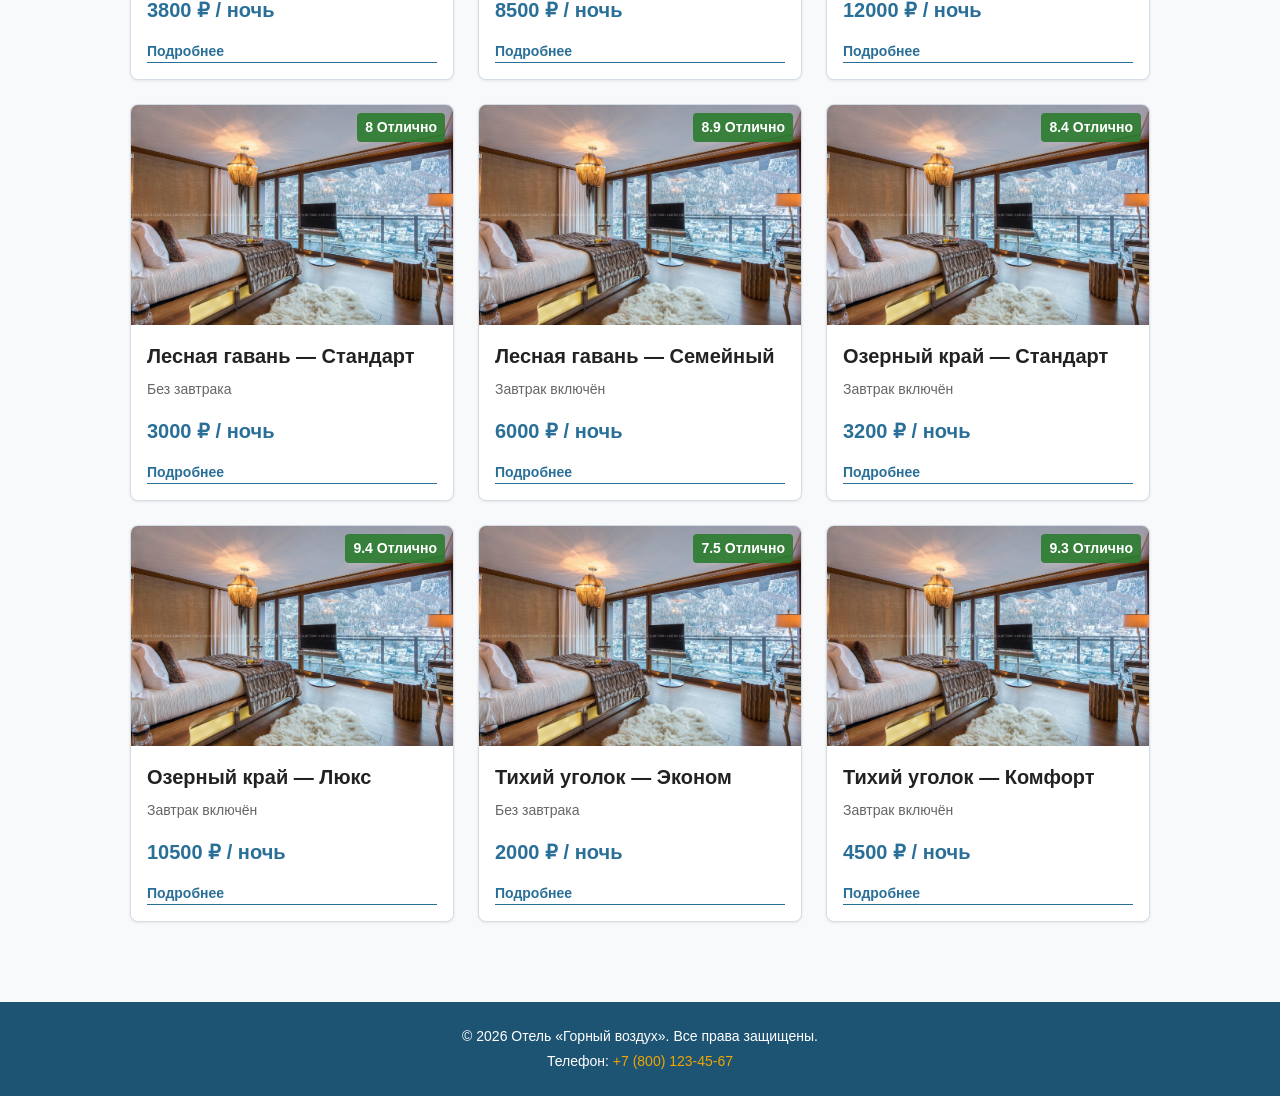
==== commit 1bbb34a4: "Add JS logic, class HotelRoom and dynamic render" ====
--- a/catalog.html
+++ b/catalog.html
@@ -36,74 +36,9 @@
             </form>
         </div>
 
-        <section class="catalog">
-            <article class="card">
-                <div class="card__image-wrapper">
-                    <img class="card__image" src="images/standard.jpg"
-                         alt="Номер «Стандарт» с двуспальной кроватью и видом на двор">
-                    <span class="card__rating">8.7 Хорошо</span>
-                </div>
-                <div class="card__body">
-                    <h3 class="card__title">Стандарт</h3>
-                    <div class="card__stars">
-                        <span>★★★★☆</span> <span>(8.7)</span>
-                    </div>
-                    <p class="card__text">Площадь: 18 м². Кровать: двуспальная. Завтрак: включён.</p>
-                    <p class="card__price">3 500 ₽ / ночь</p>
-                    <a class="card__link" href="detail.html">Подробнее</a>
-                </div>
-            </article>
-
-            <article class="card">
-                <div class="card__image-wrapper">
-                    <img class="card__image" src="images/comfort.jpg"
-                         alt="Номер «Комфорт» с рабочим столом и креслом">
-                    <span class="card__rating">9.0 Превосходно</span>
-                </div>
-                <div class="card__body">
-                    <h3 class="card__title">Комфорт</h3>
-                    <div class="card__stars">
-                        <span>★★★★★</span> <span>(9.0)</span>
-                    </div>
-                    <p class="card__text">Площадь: 24 м². Кровать: king-size. Завтрак: включён.</p>
-                    <p class="card__price">5 200 ₽ / ночь</p>
-                    <a class="card__link" href="detail.html">Подробнее</a>
-                </div>
-            </article>
-
-            <article class="card">
-                <div class="card__image-wrapper">
-                    <img class="card__image" src="images/lux.jpg"
-                         alt="Люкс с панорамным окном и видом на горы">
-                    <span class="card__rating">9.5 Превосходно</span>
-                </div>
-                <div class="card__body">
-                    <h3 class="card__title">Люкс с видом на горы</h3>
-                    <div class="card__stars">
-                        <span>★★★★★</span> <span>(9.5)</span>
-                    </div>
-                    <p class="card__text">Площадь: 42 м². Кровать: king-size. Завтрак: включён, джакузи.</p>
-                    <p class="card__price">9 800 ₽ / ночь</p>
-                    <a class="card__link" href="detail.html">Подробнее</a>
-                </div>
-            </article>
-
-            <article class="card">
-                <div class="card__image-wrapper">
-                    <img class="card__image" src="images/family.jpg"
-                         alt="Семейный номер с двумя кроватями и диваном">
-                    <span class="card__rating">8.9 Отлично</span>
-                </div>
-                <div class="card__body">
-                    <h3 class="card__title">Семейный</h3>
-                    <div class="card__stars">
-                        <span>★★★★☆</span> <span>(8.9)</span>
-                    </div>
-                    <p class="card__text">Площадь: 32 м². Кровати: две односпальные + диван. Завтрак: включён.</p>
-                    <p class="card__price">6 700 ₽ / ночь</p>
-                    <a class="card__link" href="detail.html">Подробнее</a>
-                </div>
-            </article>
+        <!-- ПУСТОЙ КОНТЕЙНЕР ДЛЯ ДИНАМИЧЕСКОЙ ГЕНЕРАЦИИ КАРТОЧЕК -->
+        <section class="catalog" id="catalog-container">
+            <!-- Карточки будут генерироваться через JavaScript -->
         </section>
     </main>
 
@@ -114,5 +49,8 @@
         </p>
     </footer>
 
+    <!-- ПОДКЛЮЧЕНИЕ СКРИПТА С АТРИБУТОМ DEFER -->
+    <script src="js/main.js" defer></script>
+
 </body>
 </html>
